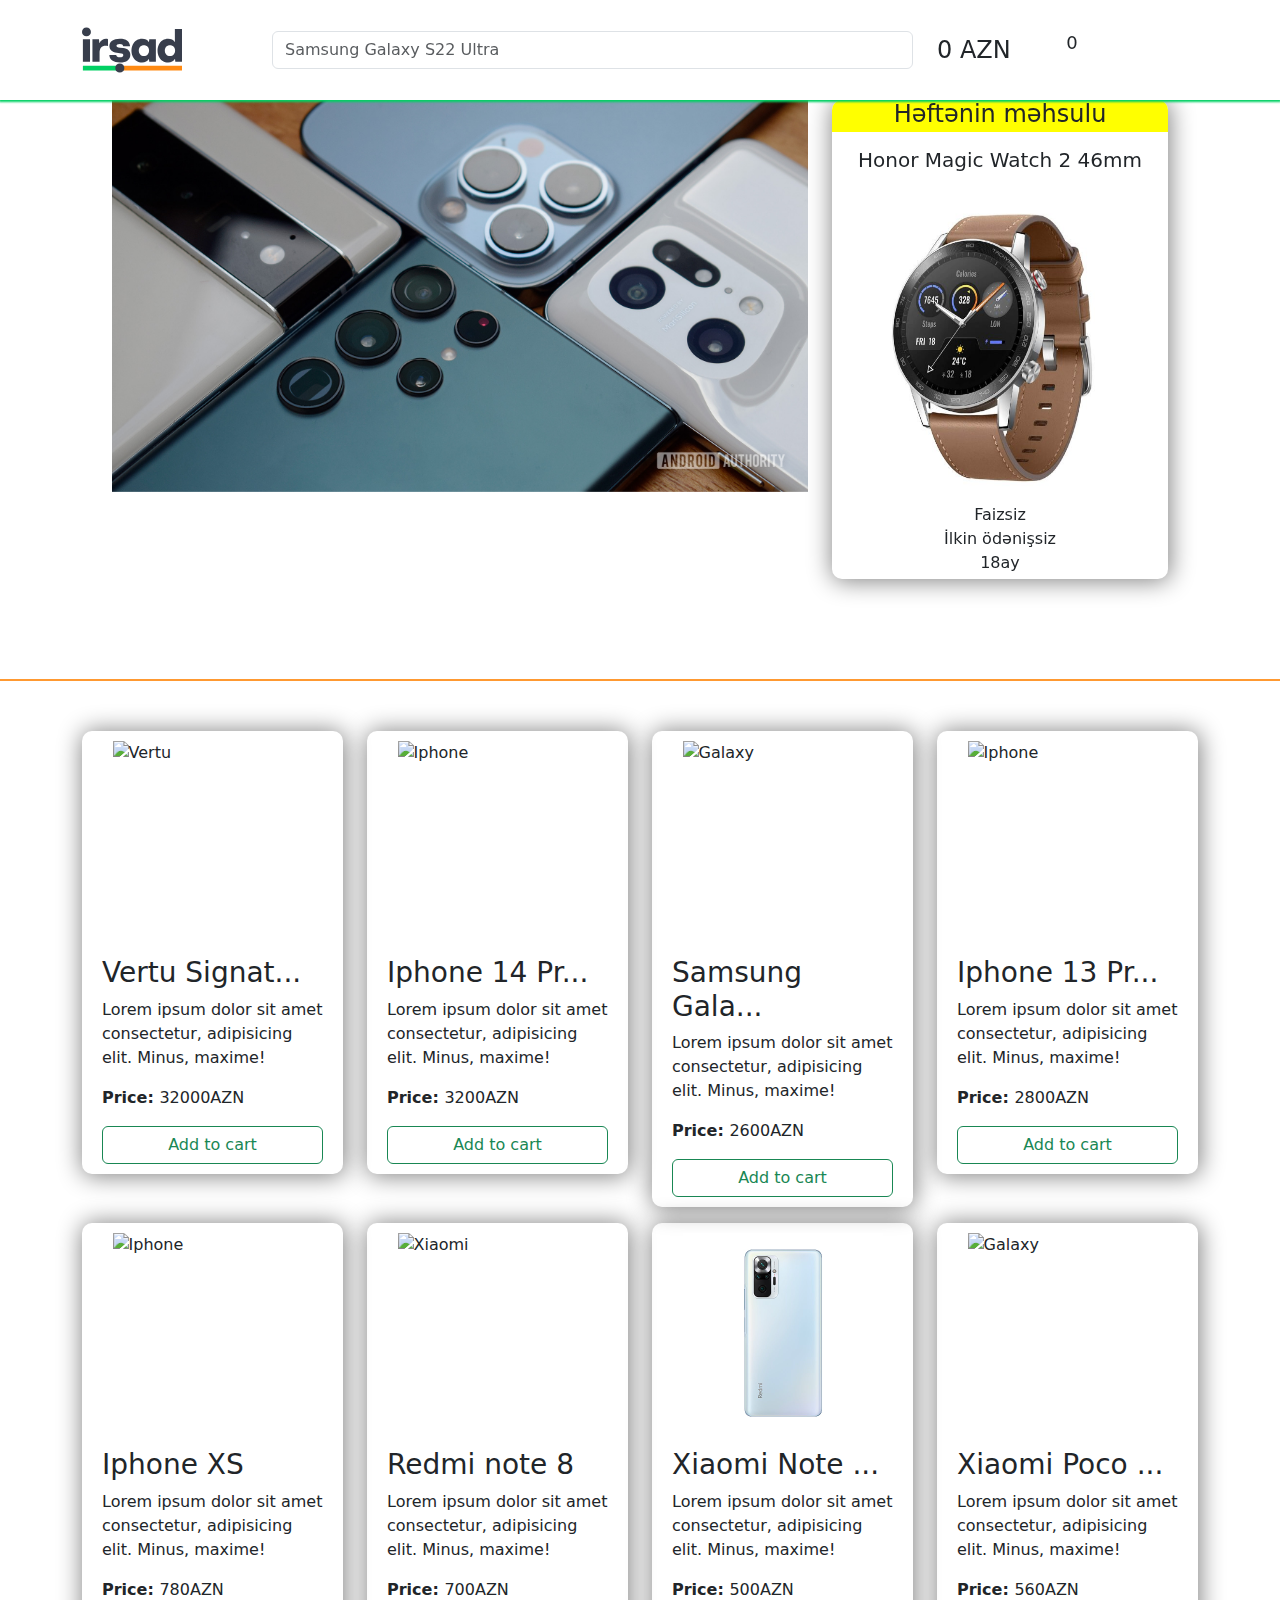
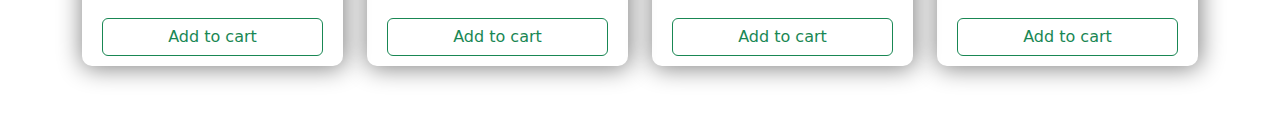
==== index.html @ 73186e4b "html rename" ====
<!DOCTYPE html>
<html lang="en">
<head>
    <meta charset="UTF-8">
    <meta http-equiv="X-UA-Compatible" content="IE=edge">
    <meta name="viewport" content="width=device-width, initial-scale=1.0">
    <link rel="stylesheet" href="https://cdnjs.cloudflare.com/ajax/libs/font-awesome/6.2.1/css/all.min.css"
    integrity="sha512-MV7K8+y+gLIBoVD59lQIYicR65iaqukzvf/nwasF0nqhPay5w/9lJmVM2hMDcnK1OnMGCdVK+iQrJ7lzPJQd1w=="
    crossorigin="anonymous" referrerpolicy="no-referrer" />
    <link rel="stylesheet" href="./assets/css/select.css">
    <link rel="stylesheet" href="./assets/bootstrap-5.3.0-alpha1-dist/css/bootstrap.min.css">
    <title>Irshad</title>
</head>
<body>
    <header>
        <div class="container">
            <div class="row justify-content-between align-items-center">
                <div class="col-lg-2 col-md-6 col-sm-6">
                    <div class="image">
                        <img src="./assets/images/logo.svg" alt="">
                    </div>
                </div>
                <div class=" d-none d-lg-block col-lg-7">
                    <div class="input-group flex-nowrap">
                        <input type="search" class="form-control" placeholder="Samsung Galaxy S22 Ultra" >
                      </div>
                </div>
                <div class="col-lg-3 col-md-6 col-sm-6">
                    <div class="carts me-5 fs-4">
                        <span class="total-price">
                            0
                        </span>AZN
                        <i class=" cart fa-solid fa-cart-shopping ms-5" style="cursor: pointer;" ></i>
                        <sup class="basket-count">0</sup>
                        <i style="cursor: pointer;" class="ms-3 fa-solid fa-user user"></i>
                    </div>
                    </div>
                </div>
                
            </div>
        </div>
        <div class="box">
            <ul class="box-device ">
                   
            </ul>
            <div class="button">
                <div class="total">
                    <span style="font-size: 17px;" class="total-price">
                        0
                    </span>AZN
                </div>
               <a class="text-decoration-none" href="./checkout.html"> <button  type="button" class=" btn btn-outline-success d-flex justify-content-center align-items-center">View Checkout</button></a>
            </div>
            
        </div>
    </header>
    <main>
        <section id="reclams">
            <div class="container">
                <div class="row">
                    <div class="col-lg-4">
                        <div class="registration">
                           <div class="title">
                           <h2> REGISTRATION</h2>
                           </div>
                           <div class="inputs">
                            <input type="text" placeholder="Name" class="form-control my-3">
                            <input type="text" placeholder="Surname" class="form-control  my-3">
                            <input type="email" placeholder="Email" class="form-control  my-3">
                           </div>
                           <div class="submit">
                            <button class="btn btn-success sub">Submit</button>
                           </div>
                        </div>
                    </div>
                </div>
            </div>
            <div class="container">
                <div class="row">
                    <div class="d-none d-lg-block col-lg-8">
                       
                        <div id="carouselExampleSlidesOnly" class="carousel slide" data-bs-ride="carousel">
                            <div class="carousel-inner">
                              <div class="carousel-item active">
                                <img src="./assets/images/Samsung-Galaxy-S22-Ultra-camera-shootout-rivals-2.jpg" class="d-block w-100" alt="...">
                              </div>
                              <div class="carousel-item">
                                <img src="./assets/images/mi11proteaser.png" class="d-block w-100" alt="...">
                              </div>
                              <div class="carousel-item">
                                <img src="./assets/images/wallpapersden.com_lenovo-thinkpad_1920x1080.jpg" class="d-block w-100" alt="...">
                              </div>
                            </div>
                          </div>
                    </div>
                    <div class="d-none d-lg-block col-lg-4 ">
                        <div class="devices">
                            <div class="reclam">
                               
                                <div id="carouselExampleSlidesOnly" class="carousel slide" data-bs-ride="carousel">
                                    <div class="carousel-inner">
                                      <div class="carousel-item active">
                                        <div class="text d-flex justify-content-center">
                                            <h4>Həftənin məhsulu</h4>
                                        </div>
                                        <div class="device text-center">
                                            <div class="honor my-3 text-center">
                                                <h5>Honor Magic Watch 2 46mm</h5>
                                            </div>
                                            <div class="image">
                                                <img src="./assets/images/81vZrBvTkgL._SL1500_-600x600.jpg" alt="">
                                            </div>
                                            <div class="month">
                                                <h6>Faizsiz</h6>
                                                <h6>İlkin ödənişsiz</h6>
                                                <h6>18ay</h6>
                                            </div>
                                        </div>
                                      </div>
                                      <div class="carousel-item">
                                        <div class="text d-flex justify-content-center">
                                            <h4>Həftənin məhsulu</h4>
                                        </div>
                                        <div class="device text-center">
                                            <div class="honor my-3 text-center">
                                                <h5>Honor Magic Watch 3 46mm</h5>
                                            </div>
                                            <div class="image">
                                                <img src="./assets/images/product-gold-new.png" alt="">
                                            </div>
                                            <div class="month">
                                                <h6>Faizsiz</h6>
                                                <h6>İlkin ödənişsiz</h6>
                                                <h6>18ay</h6>
                                            </div>
                                        </div>
                                      </div>
                                      <div class="carousel-item">
                                        <div class="text d-flex justify-content-center">
                                            <h4>Həftənin məhsulu</h4>
                                        </div>
                                        <div class="device text-center">
                                            <div class="honor my-3 text-center">
                                                <h5>Honor Magic Watch 2 42mm</h5>
                                            </div>
                                            <div class="image">
                                                <img src="./assets/images/honor-magic-watch-3.jpg" alt="">
                                            </div>
                                            <div class="month">
                                                <h6>Faizsiz</h6>
                                                <h6>İlkin ödənişsiz</h6>
                                                <h6>18ay</h6>
                                            </div>
                                        </div>
                                      </div>
                                    </div>
                                  </div>
                            </div>
                        </div>
                    </div>
                </div>
            </div>
        </section>
        
        <section id="Products">
            <div class="container">
                <div class="row gy-3">
                    <div class="col-lg-3 col-md-6">
                        <div class="product" data-id="5">
                            <div class="image">
                                <img src="https://vertu-russia.ru/assets/images/homepage-banner-buy-vertu-signature-v.png.pagespeed.ce.k7hsMPCrj6.png"
                                    alt="Vertu">
                            </div>
                            <div class="info-add">
                                <div class="info">
                                    <h3 class="title">Vertu Signature V</h3>
                                    <p>Lorem ipsum dolor sit amet consectetur, adipisicing elit. Minus, maxime!</p>
                                    <b>Price: </b><span class="price">32000</span>AZN
                                </div>
                                <div class="add mt-3">
                                    <button type="button" class="btn select btn-outline-success">Add to cart</button>
                                </div>
                            </div>
                        </div>
                    </div>
                    <div class="col-lg-3 col-md-6">
                        <div class="product" data-id="3">
                            <div class="image">
                                <img src="http://api.smartelectronics.az/uploads/products/d0fab156b3b645f69380d3b527b434e3ef6%C3%BCf1651zf.jpg"
                                    alt="Iphone">
                            </div>
                            <div class="info-add">
                                <div class="info">
                                    <h3 class="title">Iphone 14 Pro Max</h3>
                                    <p>Lorem ipsum dolor sit amet consectetur, adipisicing elit. Minus, maxime!</p>
                                    <b>Price: </b><span class="price">3200</span>AZN
                                </div>
                                <div class="add mt-3">
                                    <button type="button" class="btn select btn-outline-success">Add to cart</button>
                                </div>
                            </div>
                        </div>
                    </div>
                    <div class="col-lg-3 col-md-6">
                        <div class="product" data-id="1">
                            <div class="image">
                                <img src="https://fdn2.gsmarena.com/vv/pics/samsung/samsung-galaxy-s22-ultra-5g-2.jpg"
                                    alt="Galaxy">
                            </div>
                            <div class="info-add">
                                <div class="info">
                                    <h3 class="title">Samsung Galaxy S22 Ultra</h3>
                                    <p>Lorem ipsum dolor sit amet consectetur, adipisicing elit. Minus, maxime!</p>
                                    <b>Price: </b><span class="price">2600</span>AZN
                                </div>
                                <div class="add mt-3">
                                    <button type="button" class="btn select btn-outline-success">Add to cart</button>
                                </div>
                            </div>
                        </div>
                    </div>
                    <div class="col-lg-3 col-md-6">
                        <div class="product" data-id="2">
                            <div class="image">
                                <img src="https://fdn.gsmarena.com/imgroot/news/21/09/iphone-13-pro-announced/colors/-600/gsmarena_006.jpg"
                                    alt="Iphone">
                            </div>
                            <div class="info-add">
                                <div class="info">
                                    <h3 class="title">Iphone 13 Pro</h3>
                                    <p>Lorem ipsum dolor sit amet consectetur, adipisicing elit. Minus, maxime!</p>
                                    <b>Price: </b><span class="price">2800</span>AZN
                                </div>
                                <div class="add mt-3">
                                    <button type="button" class="btn select btn-outline-success">Add to cart</button>
                                </div>
                            </div>
                        </div>
                    </div>
                    <div class="col-lg-3 col-md-6">
                        <div class="product" data-id="3">
                            <div class="image">
                                <img src="https://fdn2.gsmarena.com/vv/pics/apple/apple-iphone-xs-max-5.jpg"
                                    alt="Iphone">
                            </div>
                            <div class="info-add">
                                <div class="info">
                                    <h3 class="title">Iphone XS</h3>
                                    <p>Lorem ipsum dolor sit amet consectetur, adipisicing elit. Minus, maxime!</p>
                                    <b>Price: </b><span class="price">780</span>AZN
                                </div>
                                <div class="add mt-3">
                                    <button type="button" class="btn select btn-outline-success">Add to cart</button>
                                </div>
                            </div>
                        </div>
                    </div>
                    <div class="col-lg-3  col-md-6">
                        <div class="product" data-id="4">
                            <div class="image">
                                <img src="https://fdn2.gsmarena.com/vv/pics/xiaomi/xiaomi-redmi-note8-2021-0.jpg"
                                    alt="Xiaomi">
                            </div>
                            <div class="info-add">
                                <div class="info">
                                    <h3 class="title">Redmi note 8</h3>
                                    <p>Lorem ipsum dolor sit amet consectetur, adipisicing elit. Minus, maxime!</p>
                                    <b>Price: </b><span class="price">700</span>AZN
                                </div>
                                <div class="add mt-3">
                                    <button type="button" class="btn select btn-outline-success">Add to cart</button>
                                </div>
                            </div>
                        </div>
                    </div>
                    <div class="col-lg-3  col-md-6">
                        <div class="product" data-id="3">
                            <div class="image">
                                <img src="./assets/images/3ba30a0e37cbd0188f6f50e087c7dde2!800x800!85.jpg"
                                    alt="Iphone">
                            </div>
                            <div class="info-add">
                                <div class="info">
                                    <h3 class="title">Xiaomi Note 10 </h3>
                                    <p>Lorem ipsum dolor sit amet consectetur, adipisicing elit. Minus, maxime!</p>
                                    <b>Price: </b><span class="price">500</span>AZN
                                </div>
                                <div class="add mt-3">
                                    <button type="button" class="btn select btn-outline-success">Add to cart</button>
                                </div>
                            </div>
                        </div>
                    </div>
                    <div class="col-lg-3  col-md-6">
                        <div class="product" data-id="6">
                            <div class="image">
                                <img src="https://fdn2.gsmarena.com/vv/pics/xiaomi/xiaomi-poco-m3-pro-5g-3.jpg"
                                    alt="Galaxy">
                            </div>
                            <div class="info-add">
                                <div class="info">
                                    <h3 class="title">Xiaomi Poco M3 Pro</h3>
                                    <p>Lorem ipsum dolor sit amet consectetur, adipisicing elit. Minus, maxime!</p>
                                    <b>Price: </b><span class="price">560</span>AZN
                                </div>
                                <div class="add mt-3">
                                    <button type="button" class="btn select btn-outline-success">Add to cart</button>
                                </div>
                            </div>
                        </div>
                    </div>
                </div>
            </div>
        </section>
        
        
    
       
    </main>
    
    <script src="https://cdn.jsdelivr.net/npm/bootstrap@5.3.0-alpha1/dist/js/bootstrap.bundle.min.js" integrity="sha384-w76AqPfDkMBDXo30jS1Sgez6pr3x5MlQ1ZAGC+nuZB+EYdgRZgiwxhTBTkF7CXvN" crossorigin="anonymous"></script>
    <script src="./assets/js/select.js"></script>
</body>
</html>
---- assets/css/select.css ----
* {
  margin: 0;
  padding: 0;
  box-sizing: border-box;
}

body::-webkit-scrollbar {
  width: 14px;
}
body::-webkit-scrollbar-thumb {
  background-color: #FF9931;
  border-radius: 22px;
  border: 3px solid gray;
}

header {
  width: 100%;
  position: fixed;
  box-shadow: 0 1px 2px 1px #01D063;
  background-color: white;
  z-index: 100;
}
header .image {
  width: 100px;
  height: 100px;
}
header .image img {
  width: 100%;
  height: 100%;
}

#reclams {
  padding: 100px;
  border-bottom: 2px solid #FF9931;
}
#reclams .devices {
  box-shadow: 1px 1px 25px 1px gray;
  border-radius: 10px;
  overflow: hidden;
}
#reclams .devices .reclam .text {
  height: 32px;
  background-color: yellow;
}
#reclams .devices .device .image {
  margin: auto;
  width: 290px;
  height: 319px;
}
#reclams .devices .device .image img {
  width: 100%;
  height: 100%;
}
#reclams .devices .device .month h6 {
  line-height: 16px;
}
#reclams .devices .device .buy button {
  width: 100%;
}
#reclams .registration {
  width: 50%;
  visibility: hidden;
  opacity: 0;
  background-color: white;
  box-shadow: 1px 1px 25px 1px grey;
  border-radius: 10px;
  padding: 30px;
  position: absolute;
  top: 130px;
  left: 365px;
  transition: 1s;
}
#reclams .registration .title {
  display: flex;
  justify-content: center;
}
#reclams .registration .submit {
  display: flex;
  justify-content: center;
}
#reclams .registration.activ {
  visibility: visible;
  opacity: 1;
  z-index: 3;
}

#Products {
  padding: 50px 0;
}
#Products .product {
  padding: 10px 20px;
  box-shadow: 1px 1px 25px 1px gray;
  border-radius: 10px;
}
#Products .product .image {
  margin-bottom: 15px;
  display: flex;
  justify-content: center;
}
#Products .product .image img {
  width: 200px;
  height: 200px;
  -o-object-fit: contain;
     object-fit: contain;
}
#Products .product .image h3 {
  font-size: 10px;
}
#Products .product .add button {
  width: 100%;
}

.box {
  width: 400px;
  height: 300px;
  visibility: hidden;
  opacity: 0;
  position: absolute;
  top: 75px;
  right: 20px;
  background-color: white;
  overflow-y: scroll;
  transition: 1s;
  z-index: 1;
}
.box .box-device li {
  border-bottom: 1px solid black;
  padding: 15px;
  display: flex;
  list-style: none;
}
.box .box-device li .cart-image {
  width: 90px;
  height: 120px;
  border-right: 1px solid black;
}
.box .box-device li .cart-image img {
  padding: 10px;
  width: 100%;
  height: 100%;
  -o-object-fit: contain;
     object-fit: contain;
}
.box .box-device li .info {
  padding: 20px;
  margin-left: 25px;
}
.box .box-device li .xbtn {
  position: absolute;
  right: 12px;
  font-size: 13px;
  cursor: pointer;
}
.box .button {
  height: 30px;
  background-color: white;
  position: -webkit-sticky;
  position: sticky;
  bottom: 0;
  display: flex;
  justify-content: space-between;
  align-items: center;
}
.box .button button {
  height: 25px !important;
  width: -webkit-max-content !important;
  width: -moz-max-content !important;
  width: max-content !important;
}
.box::-webkit-scrollbar {
  width: 14px;
}
.box::-webkit-scrollbar-thumb {
  background-color: #01D063;
  border-radius: 22px;
  border: 3px solid gray;
}

.box.active {
  visibility: visible;
  opacity: 1;
}/*# sourceMappingURL=select.css.map */
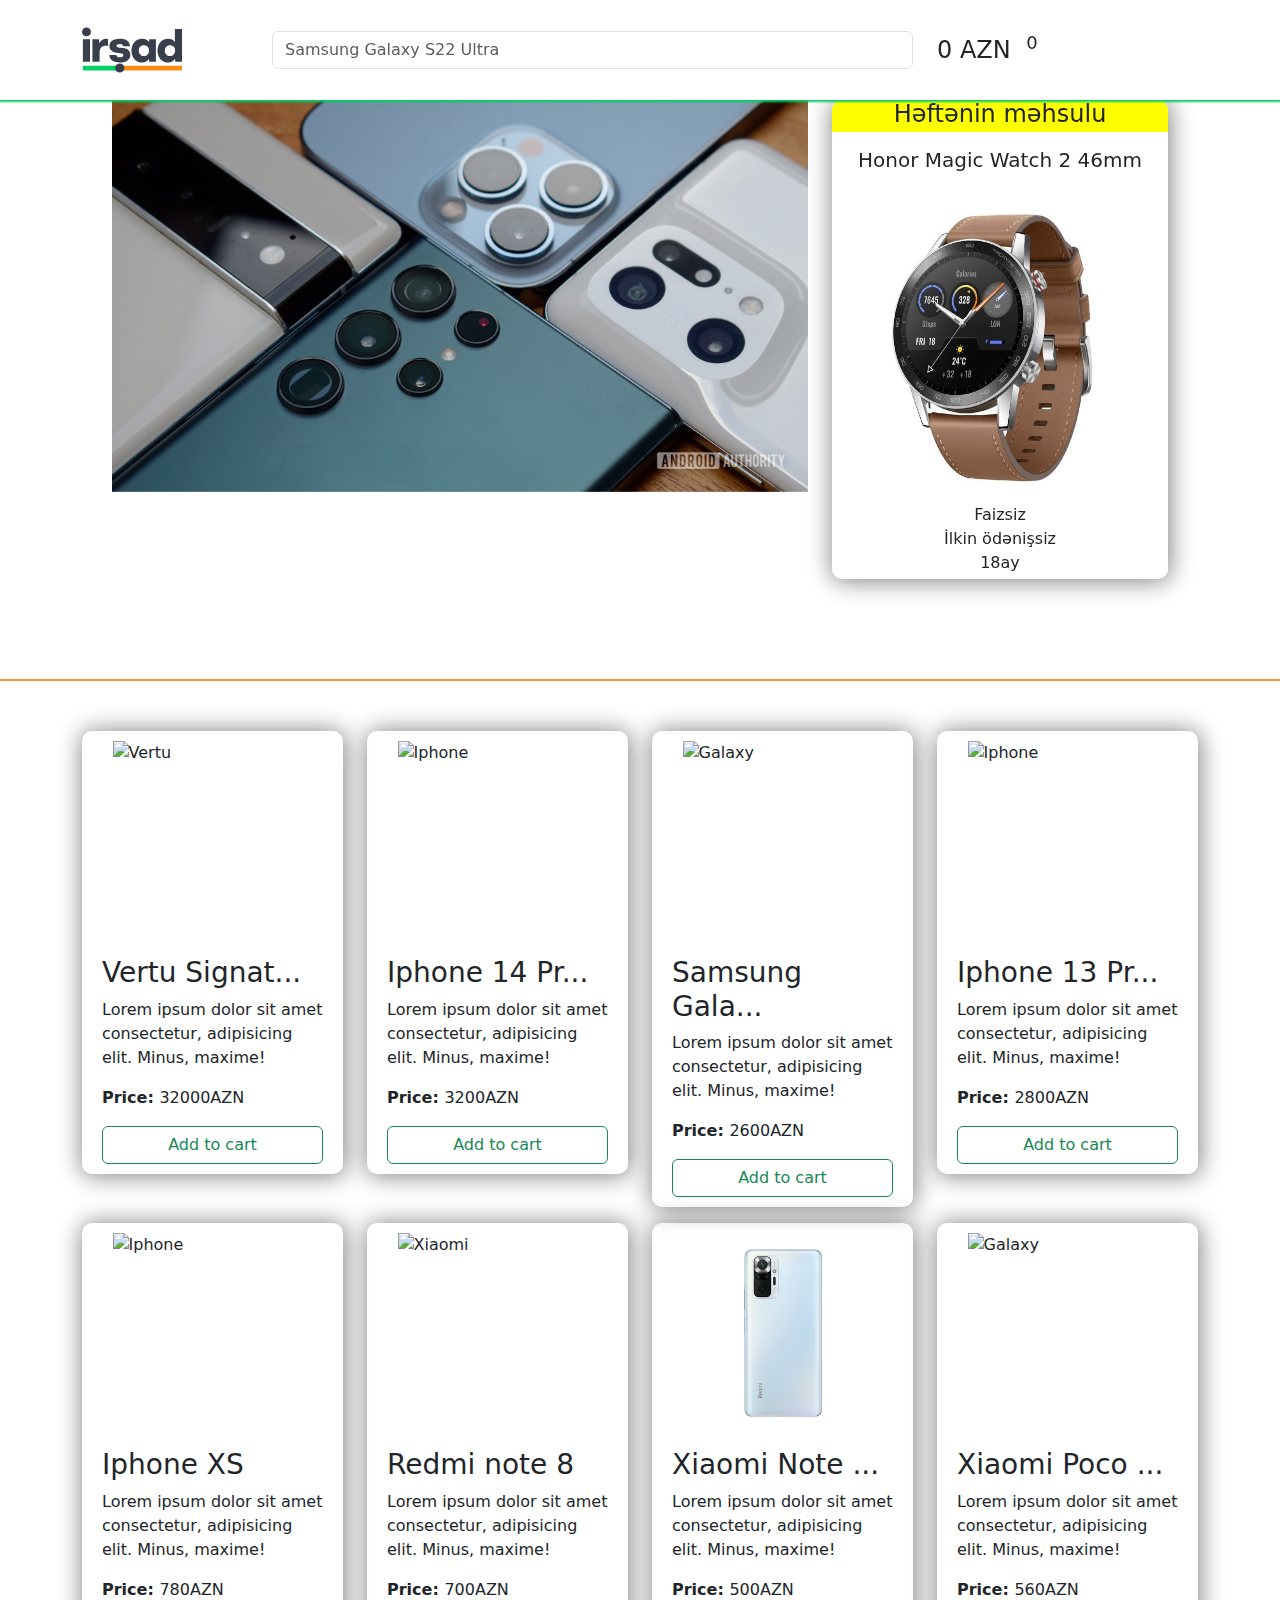
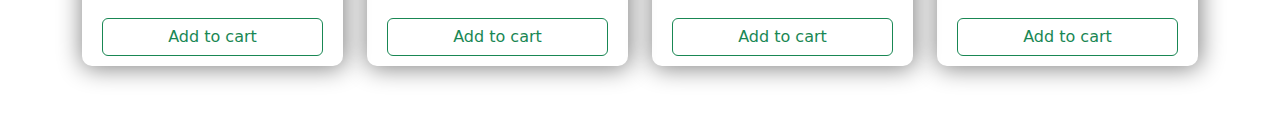
==== commit e1b7201d: "changed margin" ====
--- a/index.html
+++ b/index.html
@@ -30,9 +30,9 @@
                         <span class="total-price">
                             0
                         </span>AZN
-                        <i class=" cart fa-solid fa-cart-shopping ms-5" style="cursor: pointer;" ></i>
+                        <i class=" cart fa-solid fa-cart-shopping ms-2" style="cursor: pointer;" ></i>
                         <sup class="basket-count">0</sup>
-                        <i style="cursor: pointer;" class="ms-3 fa-solid fa-user user"></i>
+                        <i style="cursor: pointer;" class=" fa-solid fa-user user"></i>
                     </div>
                     </div>
                 </div>
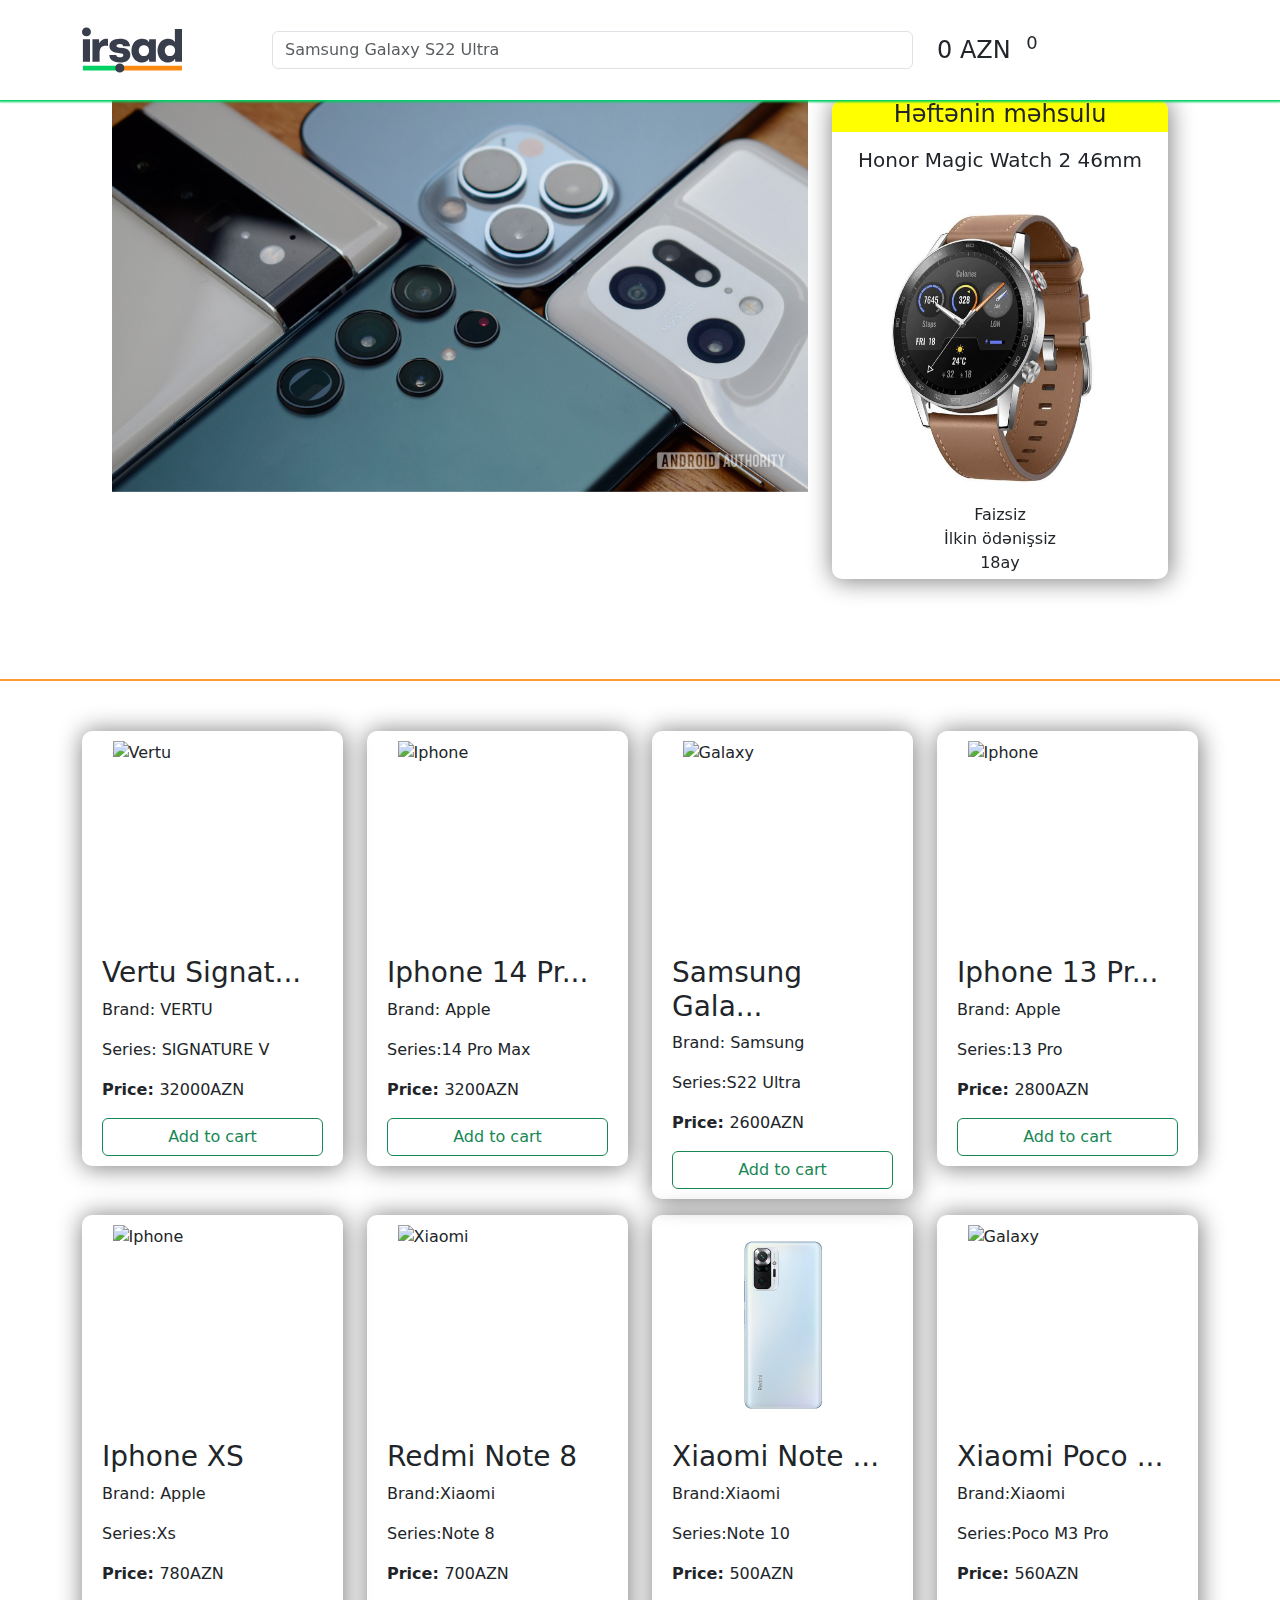
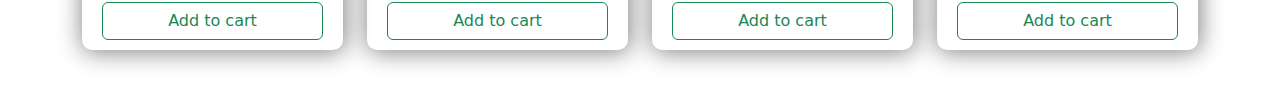
==== commit ddbeaff8: "Changed Lorem" ====
--- a/index.html
+++ b/index.html
@@ -164,7 +164,7 @@
         
         <section id="Products">
             <div class="container">
-                <div class="row gy-3">
+                <div class="row gy-3 justify-content-center">
                     <div class="col-lg-3 col-md-6">
                         <div class="product" data-id="5">
                             <div class="image">
@@ -174,7 +174,8 @@
                             <div class="info-add">
                                 <div class="info">
                                     <h3 class="title">Vertu Signature V</h3>
-                                    <p>Lorem ipsum dolor sit amet consectetur, adipisicing elit. Minus, maxime!</p>
+                                    <p>Brand: VERTU</p>
+                                    <p> Series: SIGNATURE V</p>
                                     <b>Price: </b><span class="price">32000</span>AZN
                                 </div>
                                 <div class="add mt-3">
@@ -192,7 +193,8 @@
                             <div class="info-add">
                                 <div class="info">
                                     <h3 class="title">Iphone 14 Pro Max</h3>
-                                    <p>Lorem ipsum dolor sit amet consectetur, adipisicing elit. Minus, maxime!</p>
+                                    <p>Brand: Apple</p>
+                                    <p> Series:14 Pro Max</p>
                                     <b>Price: </b><span class="price">3200</span>AZN
                                 </div>
                                 <div class="add mt-3">
@@ -210,7 +212,8 @@
                             <div class="info-add">
                                 <div class="info">
                                     <h3 class="title">Samsung Galaxy S22 Ultra</h3>
-                                    <p>Lorem ipsum dolor sit amet consectetur, adipisicing elit. Minus, maxime!</p>
+                                    <p>Brand: Samsung</p>
+                                    <p> Series:S22 Ultra</p>
                                     <b>Price: </b><span class="price">2600</span>AZN
                                 </div>
                                 <div class="add mt-3">
@@ -228,7 +231,8 @@
                             <div class="info-add">
                                 <div class="info">
                                     <h3 class="title">Iphone 13 Pro</h3>
-                                    <p>Lorem ipsum dolor sit amet consectetur, adipisicing elit. Minus, maxime!</p>
+                                    <p>Brand: Apple</p>
+                                    <p> Series:13 Pro</p>
                                     <b>Price: </b><span class="price">2800</span>AZN
                                 </div>
                                 <div class="add mt-3">
@@ -246,7 +250,8 @@
                             <div class="info-add">
                                 <div class="info">
                                     <h3 class="title">Iphone XS</h3>
-                                    <p>Lorem ipsum dolor sit amet consectetur, adipisicing elit. Minus, maxime!</p>
+                                    <p>Brand: Apple</p>
+                                    <p> Series:Xs</p>
                                     <b>Price: </b><span class="price">780</span>AZN
                                 </div>
                                 <div class="add mt-3">
@@ -263,8 +268,9 @@
                             </div>
                             <div class="info-add">
                                 <div class="info">
-                                    <h3 class="title">Redmi note 8</h3>
-                                    <p>Lorem ipsum dolor sit amet consectetur, adipisicing elit. Minus, maxime!</p>
+                                    <h3 class="title">Redmi Note 8</h3>
+                                    <p>Brand:Xiaomi</p>
+                                    <p> Series:Note 8</p>
                                     <b>Price: </b><span class="price">700</span>AZN
                                 </div>
                                 <div class="add mt-3">
@@ -282,7 +288,8 @@
                             <div class="info-add">
                                 <div class="info">
                                     <h3 class="title">Xiaomi Note 10 </h3>
-                                    <p>Lorem ipsum dolor sit amet consectetur, adipisicing elit. Minus, maxime!</p>
+                                    <p>Brand:Xiaomi</p>
+                                    <p> Series:Note 10</p>
                                     <b>Price: </b><span class="price">500</span>AZN
                                 </div>
                                 <div class="add mt-3">
@@ -300,7 +307,8 @@
                             <div class="info-add">
                                 <div class="info">
                                     <h3 class="title">Xiaomi Poco M3 Pro</h3>
-                                    <p>Lorem ipsum dolor sit amet consectetur, adipisicing elit. Minus, maxime!</p>
+                                    <p>Brand:Xiaomi</p>
+                                    <p> Series:Poco M3 Pro</p>
                                     <b>Price: </b><span class="price">560</span>AZN
                                 </div>
                                 <div class="add mt-3">
